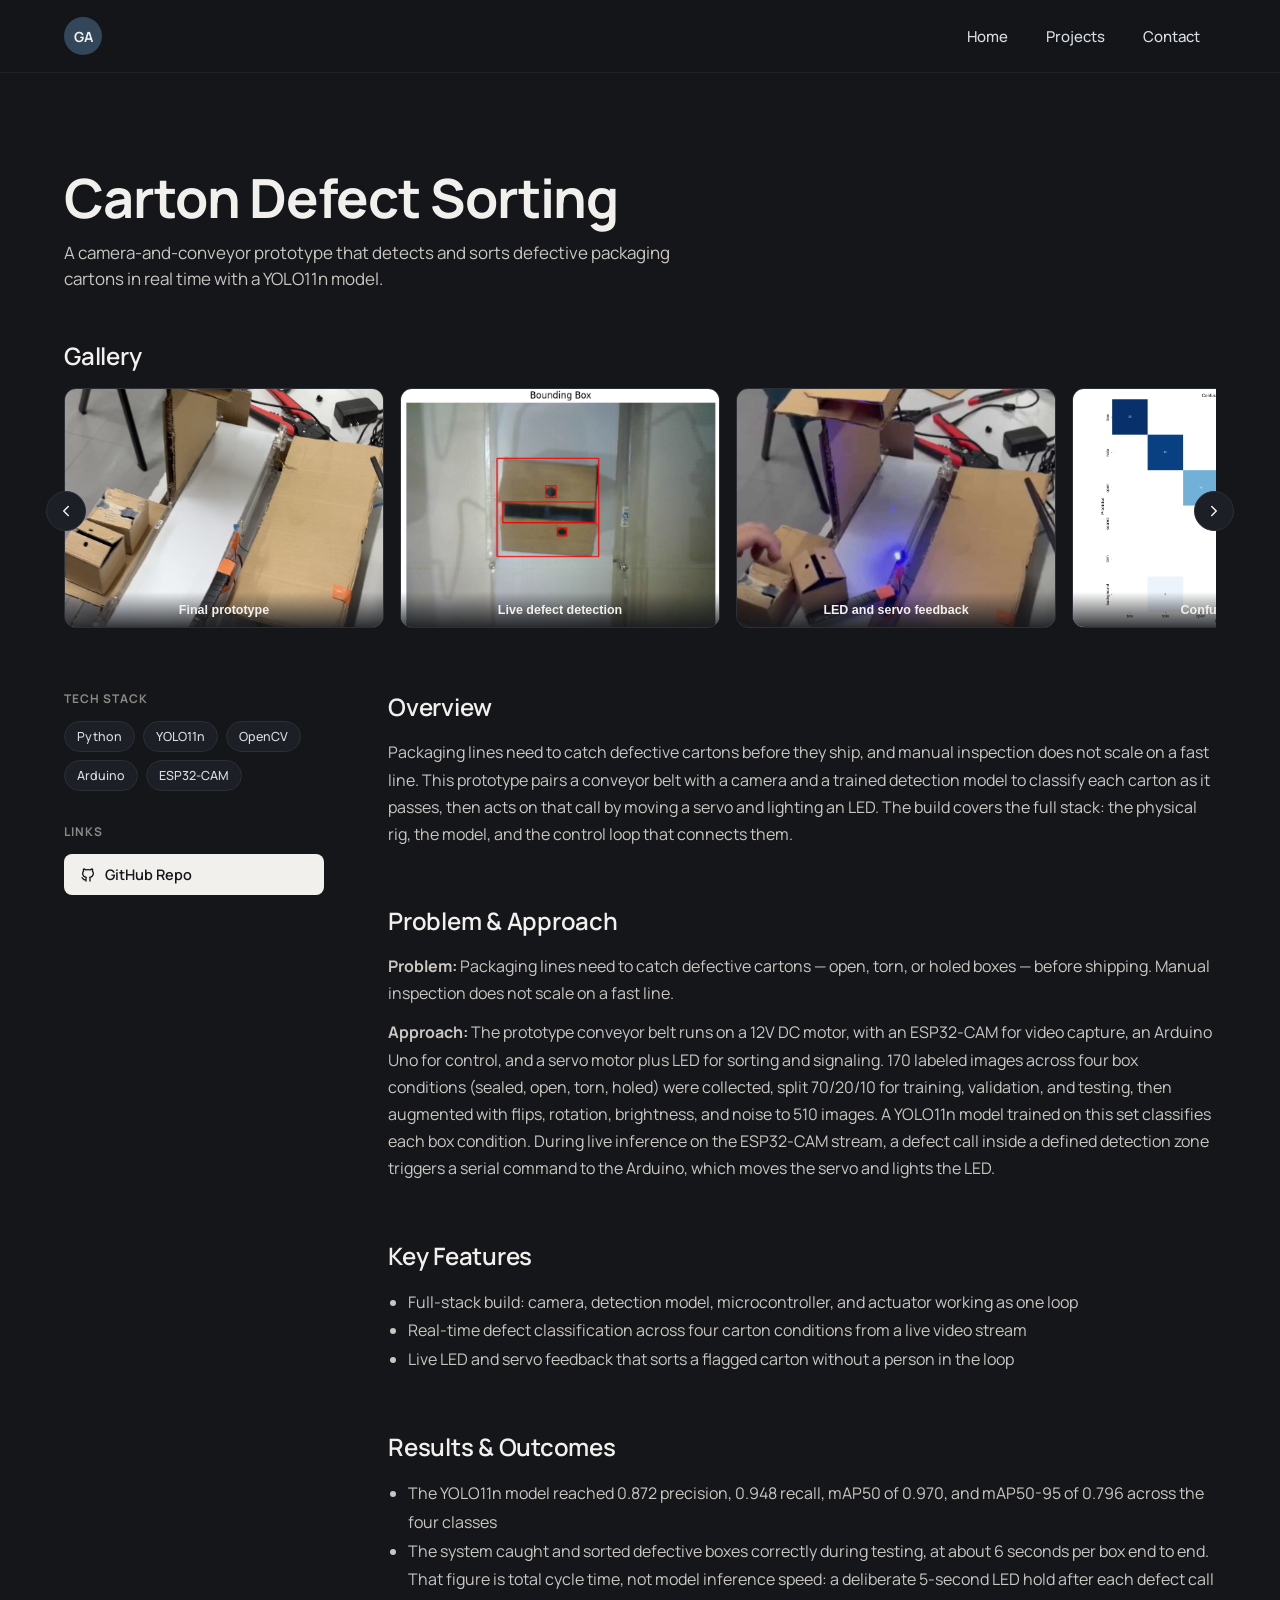
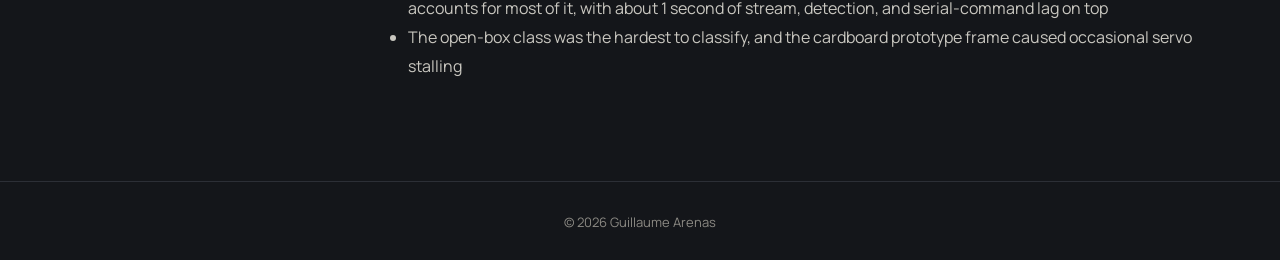
==== carton-sorting.html @ 64c01784 "feat: add carton sorting project page with gallery" ====
<!DOCTYPE html>
<html lang="en">
<head>
<meta charset="utf-8">
<meta name="viewport" content="width=device-width, initial-scale=1">
<title>Carton Defect Sorting — Guillaume Arenas</title>
<link rel="preconnect" href="https://fonts.googleapis.com">
<link href="https://fonts.googleapis.com/css2?family=Manrope:wght@300;400;500;600;700;800&display=swap" rel="stylesheet">
<link rel="stylesheet" href="css/style.css">
</head>
<body>

<nav class="nav">
  <div class="nav-inner">
    <a href="index.html#home" class="nav-logo" aria-label="Guillaume Arenas — Home">
      <div class="nav-logo-badge">GA</div>
    </a>
    <div class="nav-links">
      <a href="index.html#home" class="nav-link">Home</a>
      <a href="index.html#projects" class="nav-link">Projects</a>
      <a href="index.html#contact" class="nav-link">Contact</a>
    </div>
    <button class="nav-hamburger" aria-label="Menu">
      <span></span><span></span><span></span>
    </button>
  </div>
</nav>

<div class="mobile-menu">
  <a href="index.html#home">Home</a>
  <a href="index.html#projects">Projects</a>
  <a href="index.html#contact">Contact</a>
</div>

<header class="project-header">
  <h1>Carton Defect Sorting</h1>
  <p>A camera-and-conveyor prototype that detects and sorts defective packaging cartons in real time with a YOLO11n model.</p>
</header>

<section class="gallery-section">
  <h2>Gallery</h2>
  <div class="gallery-wrap">
    <div class="filmstrip" id="filmstrip">
      <button class="gallery-item" data-index="0" aria-label="Open image fullscreen">
        <img src="images/carton-final-prototype.jpg" alt="Final cardboard-and-acrylic conveyor prototype with camera mount">
        <div class="gallery-caption"><span>Final prototype</span></div>
      </button>
      <button class="gallery-item" data-index="1" aria-label="Open image fullscreen">
        <img src="images/carton-hole-detection.png" alt="Live detection with a bounding box drawn around a carton with a hole">
        <div class="gallery-caption"><span>Live defect detection</span></div>
      </button>
      <button class="gallery-item" data-index="2" aria-label="Open image fullscreen">
        <img src="images/carton-sorting-in-action.png" alt="Blue LED lit on the prototype, signaling a defect call during sorting">
        <div class="gallery-caption"><span>LED and servo feedback</span></div>
      </button>
      <button class="gallery-item" data-index="3" aria-label="Open image fullscreen">
        <img src="images/carton-confusion-matrix.png" alt="Confusion matrix of the YOLO11n model across box, hole, open, sealed, and torn classes">
        <div class="gallery-caption"><span>Confusion matrix</span></div>
      </button>
    </div>
    <button class="gallery-arrow left" id="filmLeft" aria-label="Scroll gallery left">
      <svg width="18" height="18" viewBox="0 0 24 24" fill="none" stroke="currentColor" stroke-width="2" stroke-linecap="round" stroke-linejoin="round"><polyline points="15 18 9 12 15 6"></polyline></svg>
    </button>
    <button class="gallery-arrow right" id="filmRight" aria-label="Scroll gallery right">
      <svg width="18" height="18" viewBox="0 0 24 24" fill="none" stroke="currentColor" stroke-width="2" stroke-linecap="round" stroke-linejoin="round"><polyline points="9 18 15 12 9 6"></polyline></svg>
    </button>
  </div>
</section>

<div class="detail-grid">

  <aside class="sidebar">
    <div class="sidebar-block">
      <div class="sidebar-label">Tech Stack</div>
      <div class="tech-tags">
        <span class="tech-tag">Python</span>
        <span class="tech-tag">YOLO11n</span>
        <span class="tech-tag">OpenCV</span>
        <span class="tech-tag">Arduino</span>
        <span class="tech-tag">ESP32-CAM</span>
      </div>
    </div>
    <div class="sidebar-block">
      <div class="sidebar-label">Links</div>
      <div class="sidebar-links">
        <a href="https://github.com/gkuarenas/package-defect-sorter-yolo11" target="_blank" rel="noopener" class="link-btn">
          <svg width="16" height="16" viewBox="0 0 24 24" fill="none" stroke="currentColor" stroke-width="2" stroke-linecap="round" stroke-linejoin="round"><path d="M9 19c-4.3 1.4-4.3-2.5-6-3m12 5v-3.5c0-1 .1-1.4-.5-2 2.8-.3 5.5-1.4 5.5-6a4.6 4.6 0 0 0-1.3-3.2 4.2 4.2 0 0 0-.1-3.2s-1.1-.3-3.5 1.3a12.3 12.3 0 0 0-6.2 0C6.5 2.8 5.4 3.1 5.4 3.1a4.2 4.2 0 0 0-.1 3.2A4.6 4.6 0 0 0 4 9.5c0 4.6 2.7 5.7 5.5 6-.6.6-.6 1.2-.5 2V21"></path></svg>
          GitHub Repo
        </a>
      </div>
    </div>
  </aside>

  <main class="content-main">

    <section class="content-section">
      <h2>Overview</h2>
      <p>Packaging lines need to catch defective cartons before they ship, and manual inspection does not scale on a fast line. This prototype pairs a conveyor belt with a camera and a trained detection model to classify each carton as it passes, then acts on that call by moving a servo and lighting an LED. The build covers the full stack: the physical rig, the model, and the control loop that connects them.</p>
    </section>

    <section class="content-section">
      <h2>Problem &amp; Approach</h2>
      <p><b>Problem:</b>&nbsp;Packaging lines need to catch defective cartons — open, torn, or holed boxes — before shipping. Manual inspection does not scale on a fast line.</p>
      <p><b>Approach:</b>&nbsp;The prototype conveyor belt runs on a 12V DC motor, with an ESP32-CAM for video capture, an Arduino Uno for control, and a servo motor plus LED for sorting and signaling. 170 labeled images across four box conditions (sealed, open, torn, holed) were collected, split 70/20/10 for training, validation, and testing, then augmented with flips, rotation, brightness, and noise to 510 images. A YOLO11n model trained on this set classifies each box condition. During live inference on the ESP32-CAM stream, a defect call inside a defined detection zone triggers a serial command to the Arduino, which moves the servo and lights the LED.</p>
    </section>

    <section class="content-section">
      <h2>Key Features</h2>
      <ul>
        <li>Full-stack build: camera, detection model, microcontroller, and actuator working as one loop</li>
        <li>Real-time defect classification across four carton conditions from a live video stream</li>
        <li>Live LED and servo feedback that sorts a flagged carton without a person in the loop</li>
      </ul>
    </section>

    <section class="content-section">
      <h2>Results &amp; Outcomes</h2>
      <ul>
        <li>The YOLO11n model reached 0.872 precision, 0.948 recall, mAP50 of 0.970, and mAP50-95 of 0.796 across the four classes</li>
        <li>The system caught and sorted defective boxes correctly during testing, at about 6 seconds per box end to end. That figure is total cycle time, not model inference speed: a deliberate 5-second LED hold after each defect call accounts for most of it, with about 1 second of stream, detection, and serial-command lag on top</li>
        <li>The open-box class was the hardest to classify, and the cardboard prototype frame caused occasional servo stalling</li>
      </ul>
    </section>

  </main>
</div>

<footer class="site-footer">
  <span>© 2026 Guillaume Arenas</span>
</footer>

<!-- Lightbox -->
<div class="lightbox-backdrop" id="lightboxBackdrop">
  <button class="lightbox-icon-btn lightbox-close" id="lightboxClose" aria-label="Close">
    <svg width="20" height="20" viewBox="0 0 24 24" fill="none" stroke="currentColor" stroke-width="2" stroke-linecap="round" stroke-linejoin="round"><line x1="18" y1="6" x2="6" y2="18"></line><line x1="6" y1="6" x2="18" y2="18"></line></svg>
  </button>
  <button class="lightbox-icon-btn lightbox-prev" id="lightboxPrev" aria-label="Previous image">
    <svg width="20" height="20" viewBox="0 0 24 24" fill="none" stroke="currentColor" stroke-width="2" stroke-linecap="round" stroke-linejoin="round"><polyline points="15 18 9 12 15 6"></polyline></svg>
  </button>
  <button class="lightbox-icon-btn lightbox-next" id="lightboxNext" aria-label="Next image">
    <svg width="20" height="20" viewBox="0 0 24 24" fill="none" stroke="currentColor" stroke-width="2" stroke-linecap="round" stroke-linejoin="round"><polyline points="9 18 15 12 9 6"></polyline></svg>
  </button>
  <div class="lightbox-frame" id="lightboxFrame">
    <img id="lightboxImg" src="" alt="">
  </div>
</div>

<script src="js/nav.js"></script>
<script src="js/gallery-lightbox.js"></script>
</body>
</html>
---- css/style.css ----
/* Design tokens — see design-reference/README.md */
:root {
  --bg: #14161A;
  --bg-alt: #17191F;
  --surface: #1C1F26;
  --border: #2C2F36;
  --text: #F2F0EC;
  --muted: #8B8983;
  --muted-2: #C9C7C0;
  --muted-3: #ABA9A2;
  --body: #D7DEE3;
  --accent: #33475B;
  --card-border: #E4E1DC;
}

* { box-sizing: border-box; }

html { scroll-behavior: smooth; }

body {
  margin: 0;
  background: var(--bg);
  color: var(--text);
  font-family: 'Manrope', system-ui, sans-serif;
  min-height: 100vh;
  overflow-x: hidden;
}

a { color: var(--text); text-decoration: none; }
a:hover { color: var(--text); }

ul { margin: 0; }

/* ---------- Nav ---------- */
.nav {
  position: fixed;
  top: 0; left: 0; width: 100%;
  z-index: 1000;
  background: rgba(20, 22, 26, 0.55);
  backdrop-filter: blur(10px);
  border-bottom: 1px solid rgba(255, 255, 255, 0.06);
}
.nav-inner {
  max-width: 1200px;
  margin: 0 auto;
  padding: 0 24px;
  height: 72px;
  display: flex;
  align-items: center;
  justify-content: space-between;
}
.nav-logo {
  display: flex;
  align-items: center;
  text-decoration: none;
}
.nav-logo-badge {
  width: 38px; height: 38px;
  border-radius: 50%;
  background: var(--accent);
  display: flex; align-items: center; justify-content: center;
  color: var(--text);
  font-weight: 700; font-size: 14px;
}
.nav-links { display: flex; align-items: center; gap: 6px; }
.nav-link {
  font-size: 15px;
  font-weight: 500;
  color: var(--body);
  padding: 9px 16px;
  border-radius: 8px;
  background: transparent;
  transition: background .2s, color .2s, transform .2s;
}
.nav-link:hover { background: rgba(255, 255, 255, 0.1); color: #FFFFFF; transform: scale(1.05); }
.nav-link.active { font-weight: 700; color: #FFFFFF; }
.nav-hamburger {
  display: none;
  background: none; border: none; cursor: pointer;
  padding: 10px;
  flex-direction: column; gap: 5px;
  align-items: center; justify-content: center;
  width: 40px; height: 40px;
}
.nav-hamburger span { width: 20px; height: 2px; background: var(--text); border-radius: 1px; }

.mobile-menu {
  display: none;
  position: fixed; top: 72px; left: 0; right: 0; bottom: 0;
  background: var(--surface);
  z-index: 999;
  flex-direction: column;
  padding: 36px 28px;
  gap: 30px;
}
.mobile-menu.open { display: flex; }
.mobile-menu a { font-size: 22px; font-weight: 600; color: var(--text); }
.mobile-menu .btn-pill { width: fit-content; }

@media (max-width: 760px) {
  .nav-links { display: none; }
  .nav-hamburger { display: flex; }
}

/* ---------- Buttons ---------- */
.btn-pill {
  display: inline-block;
  font-size: 15px; font-weight: 600;
  color: #14161A; background: var(--text);
  padding: 14px 26px; border-radius: 8px;
  transition: background .2s, transform .2s;
}
.btn-pill:hover { background: #E4E1D9; transform: scale(1.04); color: #14161A; }

.btn-outline {
  display: inline-block;
  font-size: 15px; font-weight: 600;
  color: var(--text); background: transparent;
  border: 1px solid #3A3D44;
  padding: 13px 25px; border-radius: 8px;
  transition: border-color .2s, background .2s, transform .2s;
}
.btn-outline:hover { border-color: var(--text); background: var(--surface); transform: scale(1.04); color: var(--text); }

/* ---------- Hero / About ---------- */
.hero {
  max-width: 1200px;
  margin: 0 auto;
  padding: 168px 24px 100px;
  display: flex; flex-wrap: wrap;
  gap: 64px; align-items: center;
}
.hero-photo-wrap { flex: 1 1 300px; max-width: 400px; margin-inline: auto; }
.hero-photo-wrap img { width: 100%; aspect-ratio: 1/1; object-fit: cover; border-radius: 16px; display: block; }
.hero-copy { flex: 2 1 420px; min-width: 0; }
.hero-greeting { font-size: 20px; font-weight: 300; color: var(--muted-3); margin: 0 0 8px; }
.hero-name { font-size: clamp(38px, 6vw, 62px); font-weight: 700; line-height: 1.08; margin: 0 0 22px; letter-spacing: -0.02em; color: var(--text); }
.hero-desc { font-size: 19px; line-height: 1.65; color: var(--muted-2); max-width: 540px; margin: 0 0 30px; }
.hero-actions { display: flex; gap: 16px; flex-wrap: wrap; }

/* ---------- Experience & Education ---------- */
.section-heading {
  font-size: clamp(28px, 4vw, 38px);
  font-weight: 600;
  letter-spacing: -0.01em;
  margin: 0 0 32px;
  color: var(--text);
}
.exp-section { padding: 40px 24px 100px; }
.exp-section-inner { max-width: 1200px; margin: 0 auto; }
.exp-tabs {
  position: relative;
  display: inline-flex;
  border: 1px solid var(--border);
  border-radius: 999px;
  padding: 4px;
  background: var(--surface);
  margin-bottom: 32px;
}
.exp-slider {
  position: absolute; top: 4px; bottom: 4px; left: 4px; width: 0;
  border-radius: 999px; background: var(--text);
  transition: left .3s cubic-bezier(.4,0,.2,1), width .3s cubic-bezier(.4,0,.2,1);
}
.exp-tab {
  border: none; background: transparent; cursor: pointer;
  padding: 10px 24px; border-radius: 999px;
  font-size: 15px; font-weight: 600; font-family: inherit;
  position: relative; z-index: 1;
  color: var(--muted-3);
  transition: color .2s;
}
.exp-tab.active { color: #14161A; }
.exp-card {
  background: var(--surface);
  border: 1px solid var(--border);
  border-radius: 16px;
  padding: 36px;
  display: none;
  gap: 22px; flex-wrap: wrap;
}
.exp-card.active { display: flex; }
.exp-logo {
  width: 56px; height: 56px; border-radius: 8px; background: #FFFFFF;
  display: flex; align-items: center; justify-content: center;
  flex-shrink: 0; padding: 8px; box-sizing: border-box;
}
.exp-logo img { width: 100%; height: 100%; object-fit: contain; }
.exp-body { flex: 1; min-width: 0; }
.exp-dates { font-size: 14px; color: var(--muted-3); margin-bottom: 6px; }
.exp-title { font-size: 20px; font-weight: 400; color: var(--text); margin-bottom: 2px; }
.exp-sub { font-size: 15px; color: var(--muted-3); margin-bottom: 16px; }
.exp-desc { color: var(--muted-2); font-size: 15px; line-height: 1.6; }

/* ---------- Projects grid ---------- */
.projects-section { background: var(--bg-alt); border-top: 1px solid var(--border); border-bottom: 1px solid var(--border); }
.projects-section-inner { max-width: 1200px; margin: 0 auto; padding: 100px 24px; }
.projects-lede { font-size: 16px; color: var(--muted-3); margin: 0 0 48px; max-width: 560px; }
.projects-grid { display: grid; grid-template-columns: repeat(auto-fit, minmax(360px, 1fr)); gap: 36px; }
.project-card {
  display: block; color: inherit;
  background: #FFFFFF; border: 1px solid var(--card-border); border-radius: 16px;
  overflow: hidden;
  transition: transform .3s, box-shadow .3s, border-color .3s;
}
a.project-card:hover { transform: translateY(-6px); box-shadow: 0 18px 36px rgba(0,0,0,0.35); border-color: #D8D5CF; }
.project-card-media { position: relative; overflow: hidden; aspect-ratio: 16/10; }
.project-card-media img { position: absolute; inset: 0; width: 100%; height: 100%; object-fit: cover; transition: transform .5s ease, filter .5s ease; }
a.project-card:hover .project-card-media img { transform: scale(1.06); filter: brightness(1.08); }
.project-card-placeholder {
  position: absolute; inset: 0;
  background: repeating-linear-gradient(45deg, #EFEDE9 0px, #EFEDE9 12px, #F7F5F2 12px, #F7F5F2 24px);
  display: flex; align-items: center; justify-content: center;
}
.project-card-placeholder span {
  font-family: 'Courier New', monospace; font-size: 12px; letter-spacing: 0.06em;
  color: #9C988F; text-transform: uppercase;
  background: rgba(255,255,255,0.75); padding: 5px 11px; border-radius: 4px;
}
.project-card-body { padding: 26px 28px 30px; }
.project-card-title { font-size: 20px; font-weight: 700; color: #171717; margin-bottom: 10px; }
.project-card-blurb { font-size: 15px; line-height: 1.65; color: #3A3835; margin: 0 0 18px; }
.project-tags { display: flex; flex-wrap: wrap; gap: 8px; }
.project-tag {
  font-size: 12.5px; font-weight: 500; color: #68655F; background: #F1EFEA;
  padding: 6px 12px; border-radius: 999px;
  transition: background .25s, color .25s;
}
a.project-card:hover .project-tag { color: #171717; background: #E9DFC8; }

/* ---------- Contact ---------- */
.contact-section-inner { max-width: 600px; margin: 0 auto; padding: 120px 24px; text-align: center; }
.contact-lede { font-size: 16px; line-height: 1.6; color: var(--muted-3); margin: 0 auto 40px; max-width: 440px; }
.social-links { display: flex; justify-content: center; gap: 18px; margin-bottom: 36px; }
.social-link {
  width: 56px; height: 56px; border-radius: 50%;
  border: 1px solid #3A3D44;
  display: flex; align-items: center; justify-content: center;
  color: var(--text); font-weight: 600; font-size: 18px;
  transition: background .2s, color .2s, border-color .2s;
}
.social-link:hover { background: var(--accent); color: #FFFFFF; border-color: var(--accent); }

/* ---------- Footer ---------- */
.site-footer { border-top: 1px solid var(--border); padding: 28px 24px; text-align: center; }
.site-footer span { font-size: 13px; color: var(--muted); }

/* ---------- Project detail pages ---------- */
.project-header { max-width: 1200px; margin: 0 auto; padding: 168px 24px 8px; }
.project-header h1 { font-size: clamp(34px, 5.5vw, 54px); font-weight: 700; line-height: 1.08; letter-spacing: -0.02em; margin: 0 0 14px; color: var(--text); }
.project-header p { font-size: 17px; line-height: 1.5; color: var(--muted-2); max-width: 640px; margin: 0; }

.gallery-section { position: relative; max-width: 1200px; margin: 0 auto; padding: 40px 24px 0; }
.gallery-section h2 { font-size: 24px; font-weight: 600; letter-spacing: -0.01em; margin: 0 0 16px; color: var(--text); }
.gallery-wrap { position: relative; }
.filmstrip { display: flex; gap: 16px; overflow-x: auto; scroll-snap-type: x mandatory; padding-bottom: 6px; scrollbar-width: none; }
.filmstrip::-webkit-scrollbar { display: none; }
.gallery-item {
  flex: 0 0 320px; aspect-ratio: 4/3; scroll-snap-align: start;
  position: relative; border: 1px solid var(--border); border-radius: 12px;
  overflow: hidden; cursor: pointer; padding: 0; background: none;
  transition: border-color .2s, transform .2s;
}
.gallery-item:hover { border-color: var(--text); transform: translateY(-3px); }
.gallery-item img { position: absolute; inset: 0; width: 100%; height: 100%; object-fit: cover; }
.gallery-caption {
  position: absolute; bottom: 0; left: 0; right: 0;
  padding: 10px 12px;
  background: linear-gradient(to top, rgba(20,22,26,0.85), transparent);
}
.gallery-caption span { font-size: 12.5px; font-weight: 600; color: var(--text); }
.gallery-arrow {
  position: absolute; top: 50%; transform: translateY(-50%);
  width: 40px; height: 40px; border-radius: 50%;
  background: var(--surface); border: 1px solid var(--border); color: var(--text);
  cursor: pointer; display: flex; align-items: center; justify-content: center;
  transition: background .2s;
}
.gallery-arrow:hover { background: var(--accent); }
.gallery-arrow.left { left: -18px; }
.gallery-arrow.right { right: -18px; }

.detail-grid { max-width: 1200px; margin: 0 auto; padding: 56px 24px 100px; display: grid; grid-template-columns: 260px 1fr; gap: 64px; }
@media (max-width: 760px) { .detail-grid { grid-template-columns: 1fr; gap: 40px; } }

.sidebar { align-self: start; }
@media (min-width: 761px) { .sidebar { position: sticky; top: 104px; } }
.sidebar-block { margin-bottom: 32px; }
.sidebar-label { font-size: 12px; font-weight: 700; letter-spacing: 0.08em; text-transform: uppercase; color: var(--muted); margin-bottom: 14px; }
.tech-tags { display: flex; flex-wrap: wrap; gap: 8px; }
.tech-tag { font-size: 12.5px; font-weight: 500; color: var(--body); background: var(--surface); border: 1px solid var(--border); padding: 6px 12px; border-radius: 999px; }
.sidebar-links { display: flex; flex-direction: column; gap: 10px; }
.link-btn {
  display: flex; align-items: center; gap: 9px;
  font-size: 14.5px; font-weight: 600; color: #14161A; background: var(--text);
  padding: 11px 16px; border-radius: 8px; border: none; cursor: pointer;
  font-family: inherit; text-align: left; width: 100%;
  transition: background .2s;
}
.link-btn:hover { background: #D8D5CF; color: #14161A; }

.content-main { min-width: 0; display: flex; flex-direction: column; gap: 56px; }
.content-section h2 { font-size: 24px; font-weight: 600; letter-spacing: -0.01em; margin: 0 0 16px; color: var(--text); }
.content-section p { font-size: 16px; line-height: 1.7; color: var(--muted-2); margin: 0 0 12px; }
.content-section p:last-child { margin-bottom: 0; }
.content-section ul { padding-left: 20px; color: var(--muted-2); font-size: 16px; line-height: 1.8; }

.data-table { width: 100%; border-collapse: collapse; margin: 0 0 20px; font-size: 14.5px; }
.data-table th, .data-table td { text-align: left; padding: 10px 14px; border-bottom: 1px solid var(--border); color: var(--muted-2); }
.data-table th { color: var(--muted); font-weight: 700; text-transform: uppercase; font-size: 11.5px; letter-spacing: 0.05em; }
.data-table tr:last-child td { border-bottom: none; }
.data-table tr.highlight td { color: var(--text); font-weight: 600; }

.problem-figure { background: var(--text); border-radius: 12px; padding: 14px; margin-bottom: 20px; }
.problem-figure img { width: 100%; display: block; border-radius: 6px; }

.feature-figure {
  float: right; width: 313px; max-width: 40%; margin: 0 0 16px 20px;
  background: var(--text); border-radius: 10px; padding: 10px; height: 183px;
  overflow: hidden;
}
.feature-figure img { width: 100%; height: 100%; object-fit: contain; display: block; border-radius: 5px; }
.feature-wrap::after { content: ""; display: block; clear: both; }

/* ---------- Manuscript modal ---------- */
.modal-backdrop {
  display: none;
  position: fixed; inset: 0; background: rgba(10,11,13,0.7);
  z-index: 2100; align-items: center; justify-content: center; padding: 24px;
}
.modal-backdrop.open { display: flex; }
.modal {
  background: var(--surface); border: 1px solid var(--border); border-radius: 16px;
  max-width: 480px; width: 100%; max-height: 90vh; overflow-y: auto;
  padding: 32px; position: relative;
  box-shadow: 0 30px 70px rgba(0,0,0,0.5);
}
.modal-close {
  position: absolute; top: 16px; right: 16px; width: 32px; height: 32px;
  border-radius: 50%; background: none; border: 1px solid var(--border); color: var(--text);
  cursor: pointer; display: flex; align-items: center; justify-content: center;
  transition: background .2s;
}
.modal-close:hover { background: var(--border); }
.modal-icon { width: 44px; height: 44px; border-radius: 50%; background: var(--accent); display: flex; align-items: center; justify-content: center; margin-bottom: 16px; }
.modal h3 { font-size: 20px; font-weight: 700; margin: 0 0 6px; color: var(--text); }
.modal-desc { font-size: 14px; line-height: 1.5; color: var(--muted); margin: 0 0 22px; }
.form-field { display: flex; flex-direction: column; gap: 6px; margin-bottom: 12px; }
.form-field span { font-size: 12px; font-weight: 600; color: var(--muted); text-transform: uppercase; letter-spacing: .05em; }
.form-field span em { text-transform: none; font-weight: 500; font-style: normal; }
.form-field input, .form-field textarea {
  background: var(--bg); border: 1px solid var(--border); border-radius: 8px;
  padding: 10px 12px; color: var(--text); font-size: 14px; font-family: inherit; outline: none;
}
.form-field textarea { resize: vertical; }
.honeypot-field { position: absolute; left: -9999px; width: 1px; height: 1px; opacity: 0; }
.banner { border-radius: 8px; padding: 12px 14px; margin: 14px 0; font-size: 13.5px; display: none; }
.banner.show { display: block; }
.banner-success { background: rgba(94,196,120,0.12); border: 1px solid rgba(94,196,120,0.4); color: #8FE3A3; }
.banner-error { background: rgba(220,90,90,0.12); border: 1px solid rgba(220,90,90,0.4); color: #F0A0A0; }
.hint-text { font-size: 12.5px; color: var(--muted); margin: 0 0 14px; display: none; }
.hint-text.show { display: block; }
.modal-actions { display: flex; gap: 10px; flex-wrap: wrap; }
.btn-copy {
  flex: 1 1 140px; font-size: 14px; font-weight: 600; padding: 11px 16px; border-radius: 8px;
  border: 1px solid var(--border); background: transparent; color: var(--text); cursor: pointer;
  font-family: inherit; transition: background .2s; display: none;
}
.btn-copy.show { display: inline-block; }
.btn-send {
  flex: 1 1 160px; font-size: 14px; font-weight: 600; padding: 11px 16px; border-radius: 8px;
  border: none; background: var(--text); color: #14161A; cursor: pointer;
  font-family: inherit; transition: background .2s;
}
.btn-send:disabled { opacity: 0.45; cursor: not-allowed; }

/* ---------- Lightbox ---------- */
.lightbox-backdrop {
  display: none;
  position: fixed; inset: 0; z-index: 2000;
  background: rgba(10,11,13,0.94);
  opacity: 0;
  transition: opacity .32s ease;
}
.lightbox-backdrop.open { display: block; }
.lightbox-backdrop.active { opacity: 1; }
.lightbox-icon-btn {
  position: fixed; border-radius: 50%;
  background: rgba(255,255,255,0.08); border: 1px solid rgba(255,255,255,0.2); color: var(--text);
  cursor: pointer; display: flex; align-items: center; justify-content: center;
  z-index: 2001; transition: background .2s;
}
.lightbox-icon-btn:hover { background: rgba(255,255,255,0.18); }
.lightbox-close { top: 22px; right: 22px; width: 44px; height: 44px; }
.lightbox-prev { top: 50%; left: 24px; transform: translateY(-50%); width: 48px; height: 48px; }
.lightbox-next { top: 50%; right: 24px; transform: translateY(-50%); width: 48px; height: 48px; }
.lightbox-frame {
  position: fixed; overflow: hidden; border-radius: 12px;
  transition: top .36s cubic-bezier(.2,.8,.2,1), left .36s cubic-bezier(.2,.8,.2,1),
              width .36s cubic-bezier(.2,.8,.2,1), height .36s cubic-bezier(.2,.8,.2,1), border-radius .36s;
}
.lightbox-frame.active { border-radius: 10px; box-shadow: 0 30px 70px rgba(0,0,0,0.55); }
.lightbox-frame img { position: absolute; inset: 0; width: 100%; height: 100%; object-fit: contain; }
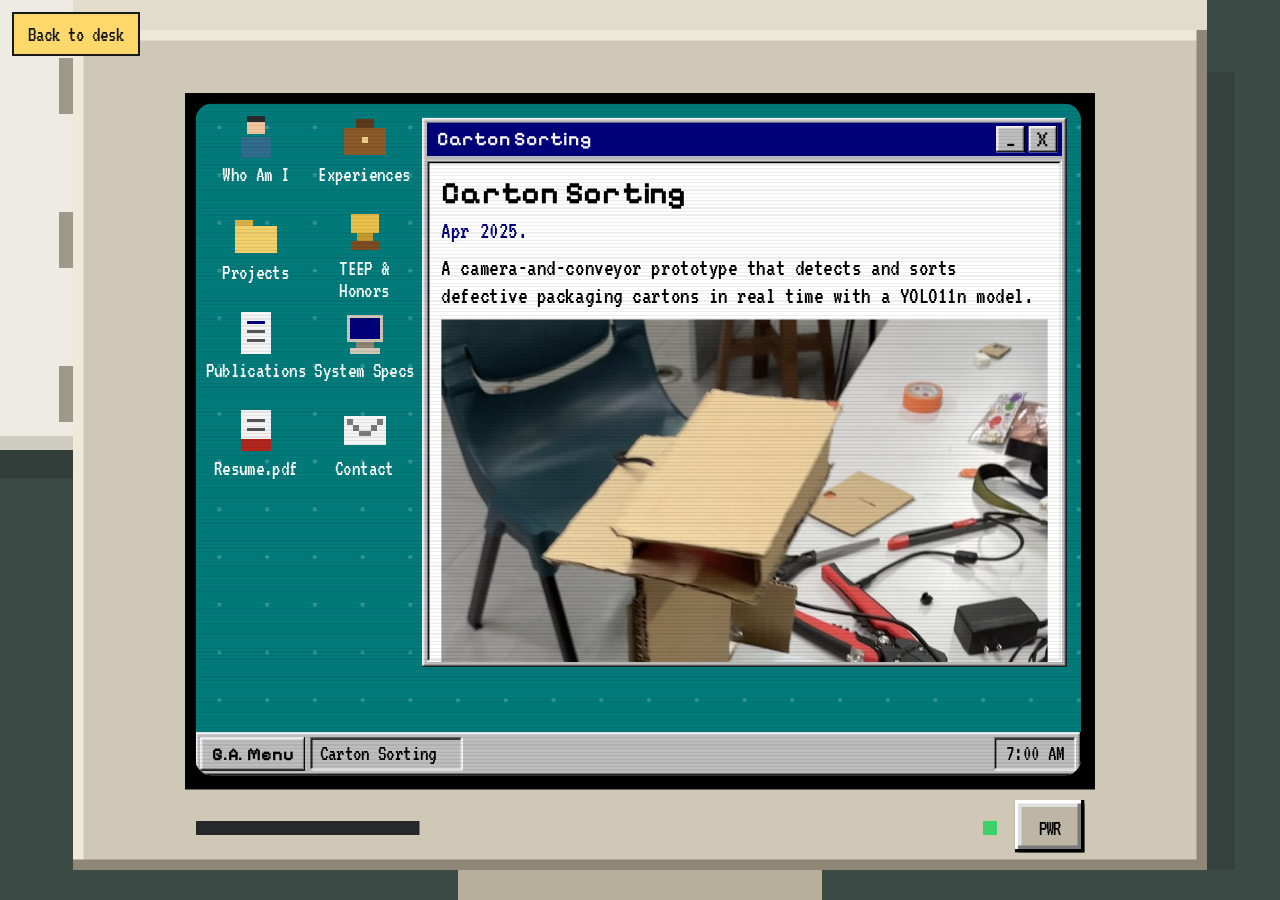
==== commit 59d9e576: "feat: rebuild portfolio as retro computer on a workbench" ====
--- a/carton-sorting.html
+++ b/carton-sorting.html
@@ -3,149 +3,12 @@
 <head>
 <meta charset="utf-8">
 <meta name="viewport" content="width=device-width, initial-scale=1">
-<title>Carton Defect Sorting — Guillaume Arenas</title>
-<link rel="preconnect" href="https://fonts.googleapis.com">
-<link href="https://fonts.googleapis.com/css2?family=Manrope:wght@300;400;500;600;700;800&display=swap" rel="stylesheet">
-<link rel="stylesheet" href="css/style.css">
+<title>Moved | Guillaume Arenas</title>
+<meta http-equiv="refresh" content="0; url=index.html#projects/carton-sorting">
+<meta name="robots" content="noindex">
+<script>location.replace('index.html#projects/carton-sorting');</script>
 </head>
 <body>
-
-<nav class="nav">
-  <div class="nav-inner">
-    <a href="index.html#home" class="nav-logo" aria-label="Guillaume Arenas — Home">
-      <div class="nav-logo-badge">GA</div>
-    </a>
-    <div class="nav-links">
-      <a href="index.html#home" class="nav-link">Home</a>
-      <a href="index.html#projects" class="nav-link">Projects</a>
-      <a href="index.html#contact" class="nav-link">Contact</a>
-    </div>
-    <button class="nav-hamburger" aria-label="Menu">
-      <span></span><span></span><span></span>
-    </button>
-  </div>
-</nav>
-
-<div class="mobile-menu">
-  <a href="index.html#home">Home</a>
-  <a href="index.html#projects">Projects</a>
-  <a href="index.html#contact">Contact</a>
-</div>
-
-<header class="project-header">
-  <h1>Carton Defect Sorting</h1>
-  <p>A camera-and-conveyor prototype that detects and sorts defective packaging cartons in real time with a YOLO11n model.</p>
-</header>
-
-<section class="gallery-section">
-  <h2>Gallery</h2>
-  <div class="gallery-wrap">
-    <div class="filmstrip" id="filmstrip">
-      <button class="gallery-item" data-index="0" aria-label="Open image fullscreen">
-        <img src="images/carton-final-prototype.jpg" alt="Final cardboard-and-acrylic conveyor prototype with camera mount">
-        <div class="gallery-caption"><span>Final prototype</span></div>
-      </button>
-      <button class="gallery-item" data-index="1" aria-label="Open image fullscreen">
-        <img src="images/carton-hole-detection.png" alt="Live detection with a bounding box drawn around a carton with a hole">
-        <div class="gallery-caption"><span>Live defect detection</span></div>
-      </button>
-      <button class="gallery-item" data-index="2" aria-label="Open image fullscreen">
-        <img src="images/carton-sorting-in-action.png" alt="Blue LED lit on the prototype, signaling a defect call during sorting">
-        <div class="gallery-caption"><span>LED and servo feedback</span></div>
-      </button>
-      <button class="gallery-item" data-index="3" aria-label="Open image fullscreen">
-        <img src="images/carton-confusion-matrix.png" alt="Confusion matrix of the YOLO11n model across box, hole, open, sealed, and torn classes">
-        <div class="gallery-caption"><span>Confusion matrix</span></div>
-      </button>
-    </div>
-    <button class="gallery-arrow left" id="filmLeft" aria-label="Scroll gallery left">
-      <svg width="18" height="18" viewBox="0 0 24 24" fill="none" stroke="currentColor" stroke-width="2" stroke-linecap="round" stroke-linejoin="round"><polyline points="15 18 9 12 15 6"></polyline></svg>
-    </button>
-    <button class="gallery-arrow right" id="filmRight" aria-label="Scroll gallery right">
-      <svg width="18" height="18" viewBox="0 0 24 24" fill="none" stroke="currentColor" stroke-width="2" stroke-linecap="round" stroke-linejoin="round"><polyline points="9 18 15 12 9 6"></polyline></svg>
-    </button>
-  </div>
-</section>
-
-<div class="detail-grid">
-
-  <aside class="sidebar">
-    <div class="sidebar-block">
-      <div class="sidebar-label">Tech Stack</div>
-      <div class="tech-tags">
-        <span class="tech-tag">Python</span>
-        <span class="tech-tag">YOLO11n</span>
-        <span class="tech-tag">OpenCV</span>
-        <span class="tech-tag">Arduino</span>
-        <span class="tech-tag">ESP32-CAM</span>
-      </div>
-    </div>
-    <div class="sidebar-block">
-      <div class="sidebar-label">Links</div>
-      <div class="sidebar-links">
-        <a href="https://github.com/gkuarenas/package-defect-sorter-yolo11" target="_blank" rel="noopener" class="link-btn">
-          <svg width="16" height="16" viewBox="0 0 24 24" fill="none" stroke="currentColor" stroke-width="2" stroke-linecap="round" stroke-linejoin="round"><path d="M9 19c-4.3 1.4-4.3-2.5-6-3m12 5v-3.5c0-1 .1-1.4-.5-2 2.8-.3 5.5-1.4 5.5-6a4.6 4.6 0 0 0-1.3-3.2 4.2 4.2 0 0 0-.1-3.2s-1.1-.3-3.5 1.3a12.3 12.3 0 0 0-6.2 0C6.5 2.8 5.4 3.1 5.4 3.1a4.2 4.2 0 0 0-.1 3.2A4.6 4.6 0 0 0 4 9.5c0 4.6 2.7 5.7 5.5 6-.6.6-.6 1.2-.5 2V21"></path></svg>
-          GitHub Repo
-        </a>
-      </div>
-    </div>
-  </aside>
-
-  <main class="content-main">
-
-    <section class="content-section">
-      <h2>Overview</h2>
-      <p>Packaging lines need to catch defective cartons before they ship, and manual inspection does not scale on a fast line. This prototype pairs a conveyor belt with a camera and a trained detection model to classify each carton as it passes, then acts on that call by moving a servo and lighting an LED. The build covers the full stack: the physical rig, the model, and the control loop that connects them.</p>
-    </section>
-
-    <section class="content-section">
-      <h2>Problem &amp; Approach</h2>
-      <p><b>Problem:</b>&nbsp;Packaging lines need to catch defective cartons — open, torn, or holed boxes — before shipping. Manual inspection does not scale on a fast line.</p>
-      <p><b>Approach:</b>&nbsp;The prototype conveyor belt runs on a 12V DC motor, with an ESP32-CAM for video capture, an Arduino Uno for control, and a servo motor plus LED for sorting and signaling. 170 labeled images across four box conditions (sealed, open, torn, holed) were collected, split 70/20/10 for training, validation, and testing, then augmented with flips, rotation, brightness, and noise to 510 images. A YOLO11n model trained on this set classifies each box condition. During live inference on the ESP32-CAM stream, a defect call inside a defined detection zone triggers a serial command to the Arduino, which moves the servo and lights the LED.</p>
-    </section>
-
-    <section class="content-section">
-      <h2>Key Features</h2>
-      <ul>
-        <li>Full-stack build: camera, detection model, microcontroller, and actuator working as one loop</li>
-        <li>Real-time defect classification across four carton conditions from a live video stream</li>
-        <li>Live LED and servo feedback that sorts a flagged carton without a person in the loop</li>
-      </ul>
-    </section>
-
-    <section class="content-section">
-      <h2>Results &amp; Outcomes</h2>
-      <ul>
-        <li>The YOLO11n model reached 0.872 precision, 0.948 recall, mAP50 of 0.970, and mAP50-95 of 0.796 across the four classes</li>
-        <li>The system caught and sorted defective boxes correctly during testing, at about 6 seconds per box end to end. That figure is total cycle time, not model inference speed: a deliberate 5-second LED hold after each defect call accounts for most of it, with about 1 second of stream, detection, and serial-command lag on top</li>
-        <li>The open-box class was the hardest to classify, and the cardboard prototype frame caused occasional servo stalling</li>
-      </ul>
-    </section>
-
-  </main>
-</div>
-
-<footer class="site-footer">
-  <span>© 2026 Guillaume Arenas</span>
-</footer>
-
-<!-- Lightbox -->
-<div class="lightbox-backdrop" id="lightboxBackdrop">
-  <button class="lightbox-icon-btn lightbox-close" id="lightboxClose" aria-label="Close">
-    <svg width="20" height="20" viewBox="0 0 24 24" fill="none" stroke="currentColor" stroke-width="2" stroke-linecap="round" stroke-linejoin="round"><line x1="18" y1="6" x2="6" y2="18"></line><line x1="6" y1="6" x2="18" y2="18"></line></svg>
-  </button>
-  <button class="lightbox-icon-btn lightbox-prev" id="lightboxPrev" aria-label="Previous image">
-    <svg width="20" height="20" viewBox="0 0 24 24" fill="none" stroke="currentColor" stroke-width="2" stroke-linecap="round" stroke-linejoin="round"><polyline points="15 18 9 12 15 6"></polyline></svg>
-  </button>
-  <button class="lightbox-icon-btn lightbox-next" id="lightboxNext" aria-label="Next image">
-    <svg width="20" height="20" viewBox="0 0 24 24" fill="none" stroke="currentColor" stroke-width="2" stroke-linecap="round" stroke-linejoin="round"><polyline points="9 18 15 12 9 6"></polyline></svg>
-  </button>
-  <div class="lightbox-frame" id="lightboxFrame">
-    <img id="lightboxImg" src="" alt="">
-  </div>
-</div>
-
-<script src="js/nav.js"></script>
-<script src="js/gallery-lightbox.js"></script>
+<p>This page moved. <a href="index.html#projects/carton-sorting">Open the project</a>.</p>
 </body>
 </html>
